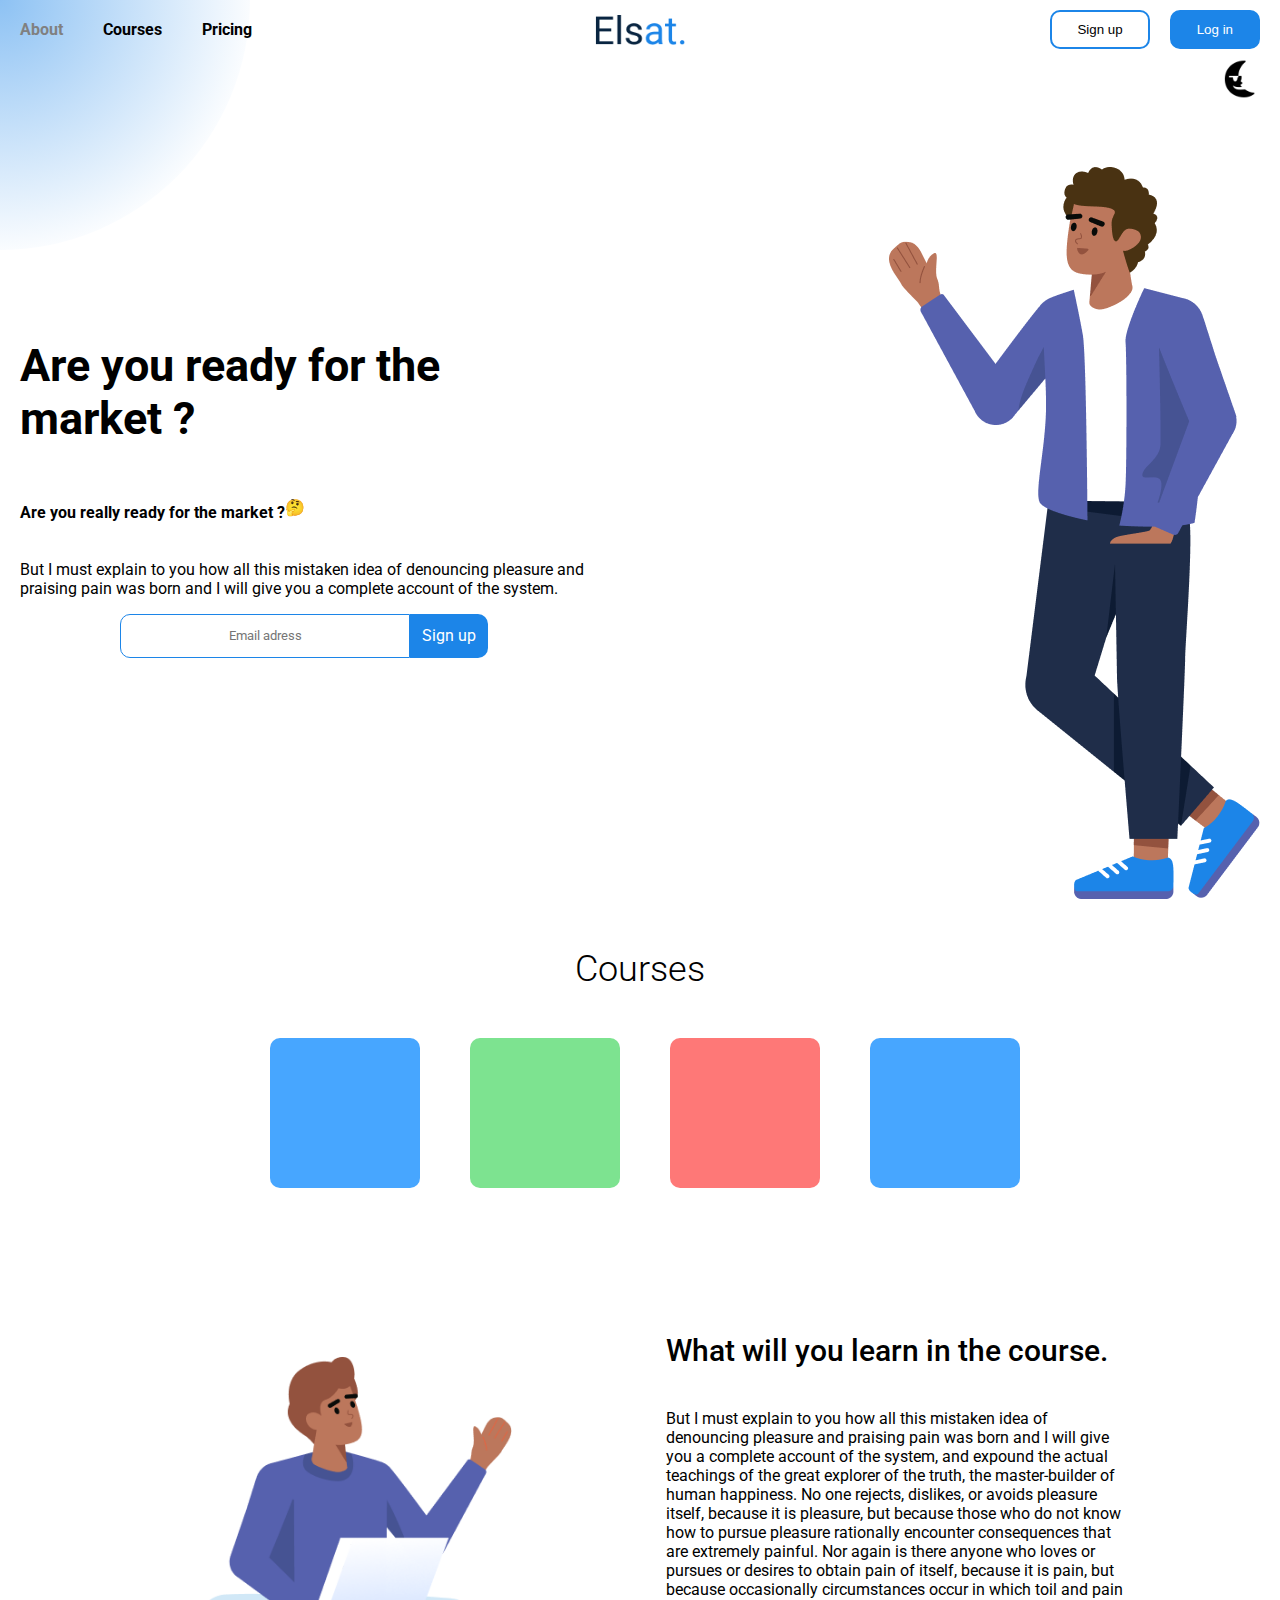
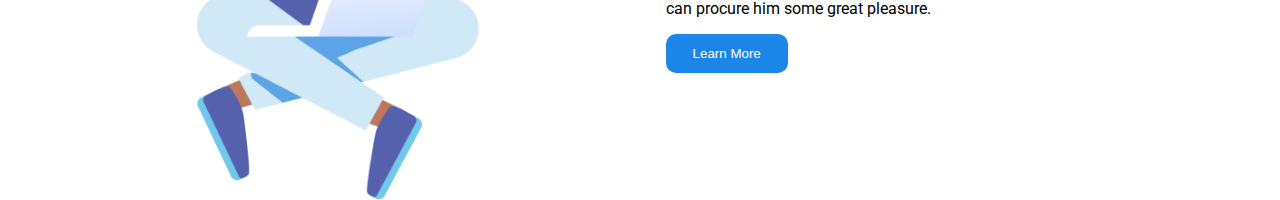
==== colourful-design/index.html @ 3cdd42b6 "colourful init" ====
<!DOCTYPE html>
<!--[if lt IE 7]>      <html class="no-js lt-ie9 lt-ie8 lt-ie7"> <![endif]-->
<!--[if IE 7]>         <html class="no-js lt-ie9 lt-ie8"> <![endif]-->
<!--[if IE 8]>         <html class="no-js lt-ie9"> <![endif]-->
<!--[if gt IE 8]>      <html class="no-js"> <![endif]-->
<html>
    <head>
        <meta charset="utf-8">
        <meta http-equiv="X-UA-Compatible" content="IE=edge">
        <title></title>
        <meta name="description" content="">
        <meta name="viewport" content="width=device-width, initial-scale=1">
        <link rel="stylesheet" href="styles\main.css">
        <link href="https://fonts.googleapis.com/icon?family=Material+Icons" rel="stylesheet">
    </head>
    <body>
       


<div class="container">
    <div class="section"> <!-- first screen-->
        <div class="nav">
            <div class="links">
                <ul>
                    <li><a href="#">About</a></li>
                    <li><a href="#">Courses</a></li>
                    <li><a href="#">Pricing</a></li>

                </ul>
            </div>
            <div class="logo">
               
                <img src="assets\Elsat.png" style="height: 30px; width: auto;">
            </div>
            <div class="right">
                <button class="btn-outline">Sign up</button>
                <button class="btn-blue" style="margin-right: 20px;">Log in</button>

            </div>
        </div>
        <div class="grad">     
        </div>
    
    <div class="sub-section-hor">
        <div class="text-group" >
            <div style="width:fit-content;">
            <div class="text-item"><h2>Are you ready for the market ?</h2>
            <div class="text-item" style="flex-direction: row;"><h4>Are you really ready for the market ? </h4><p>🤔</p></div>
            <div style="width: auto;"><p>But I must explain to you how all this mistaken idea of denouncing pleasure and praising pain was born and I will give you a complete account of the system.</p></div></div>
            <div class="email-group"><input class="email" type="text" placeholder="Email adress"><span class="email-submit">Sign up</span></div>
            </div>
        </div>
        <div class="graphic">
            <div class="dark-mode-toggle" >
                <img src="assets\moon-icon.png">
            </div>
            <div class="break"></div>
            <div class="pic-wrap">
                <img src="assets\standing.png">
            </div>
            
        </div>
    </div>    
    

    </div>
    <div class="section" style=" align-items: center;">
        <h4 style="font-size: 36px; font-weight: 300;">Courses</h4>
        <div class="course-slider">
            <div class="course-items blue">

            </div>
            <div class="course-items green">
                
            </div>
            <div class="course-items pink">
                
            </div>
            <div class="course-items blue">
                
            </div>
            
            
        </div>
        <div class="sub-section-ii-hor" >
            <div class="graphic" >
                <div class="pic-wrap">
                    <img src="assets\seated.png">
                </div>
            </div>

            <div class="text-group" style="justify-content: flex-start;">
                <div class="text-item" style="width: 60%;">
                <h2>What will you learn in the course.</h2>
                <p>But I must explain to you how all this mistaken idea of denouncing pleasure and praising pain was born and I will give you a complete account of the system, and expound the actual teachings of the great explorer of the truth, the master-builder of human happiness. No one rejects, dislikes, or avoids pleasure itself, because it is pleasure, but because those who do not know how to pursue pleasure rationally encounter consequences that are extremely painful. Nor again is there anyone who loves or pursues or desires to obtain pain of itself, because it is pain, but because occasionally circumstances occur in which toil and pain can procure him some great pleasure.</p>
                <button class="btn-blue">Learn More</button>
            </div>
            </div>
        </div>

    </div>
</div>

<script src="js\main.js" async defer></script>
</body>
</html>
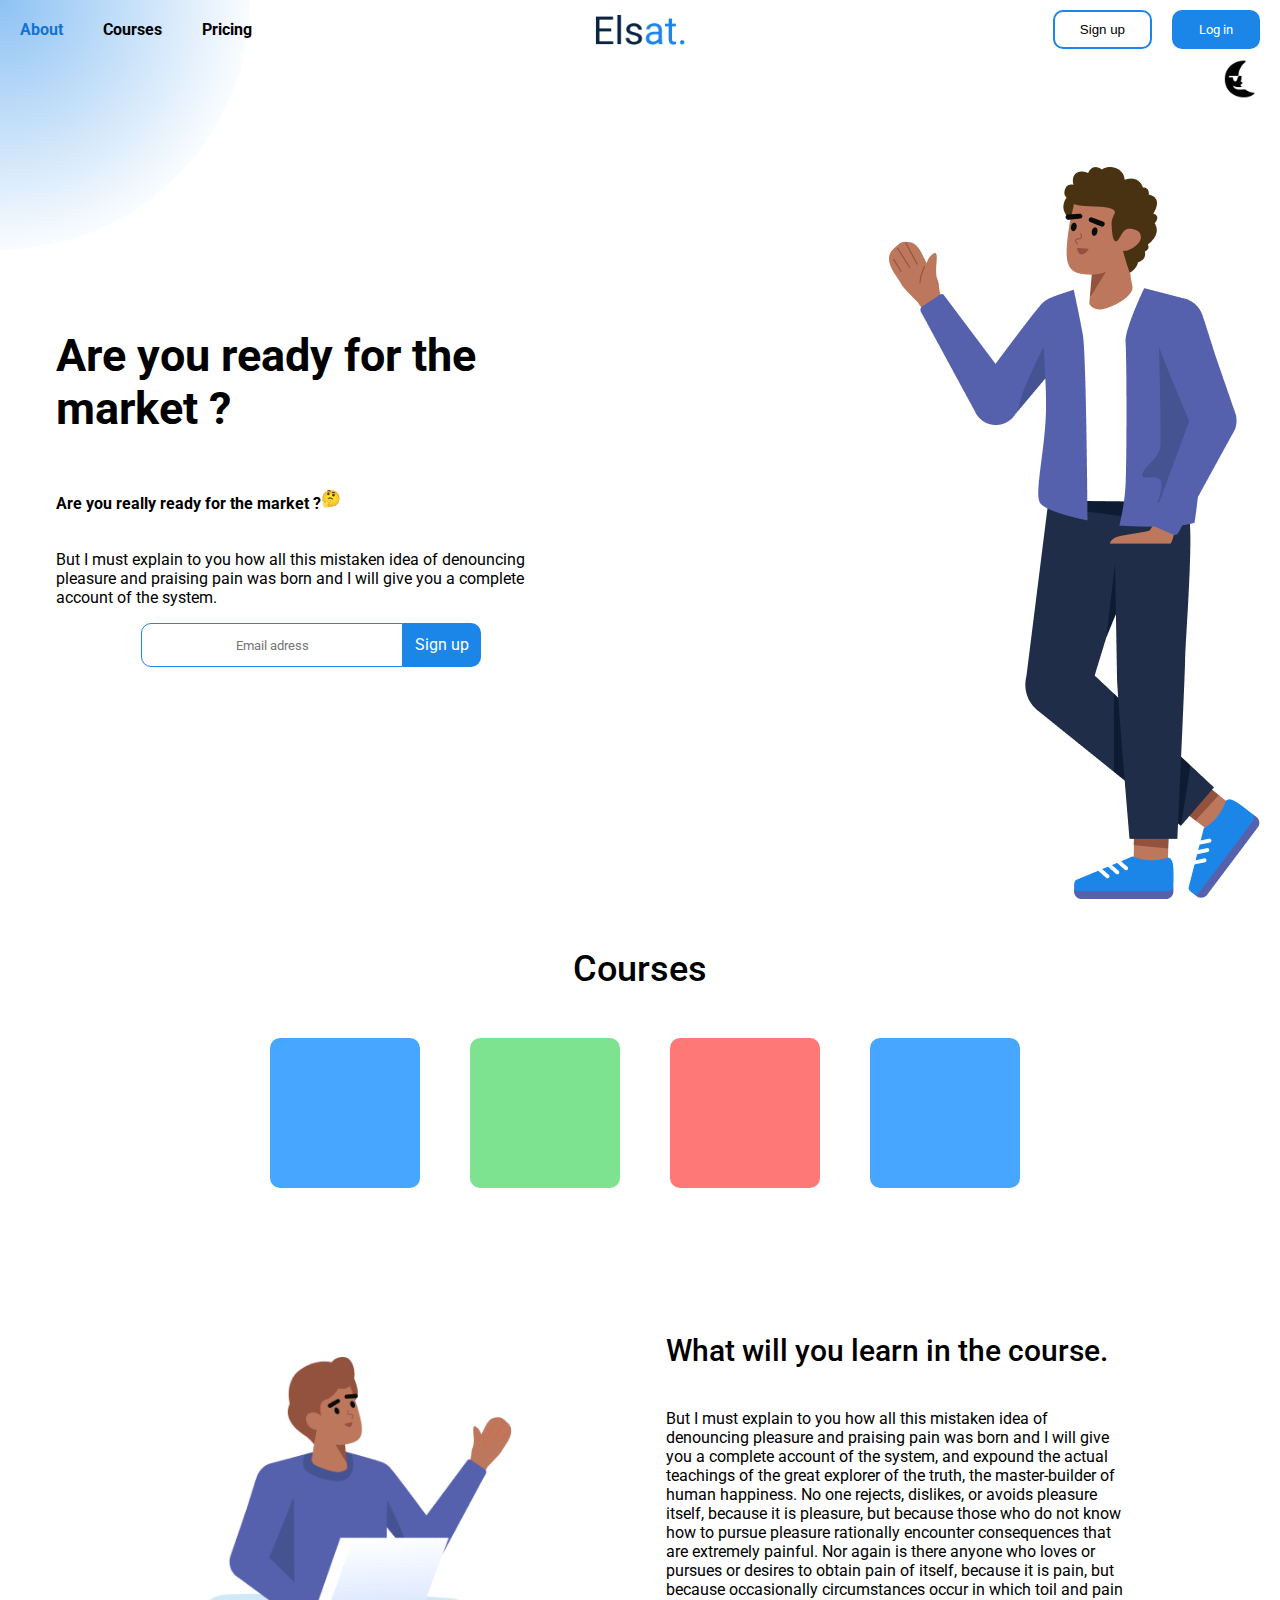
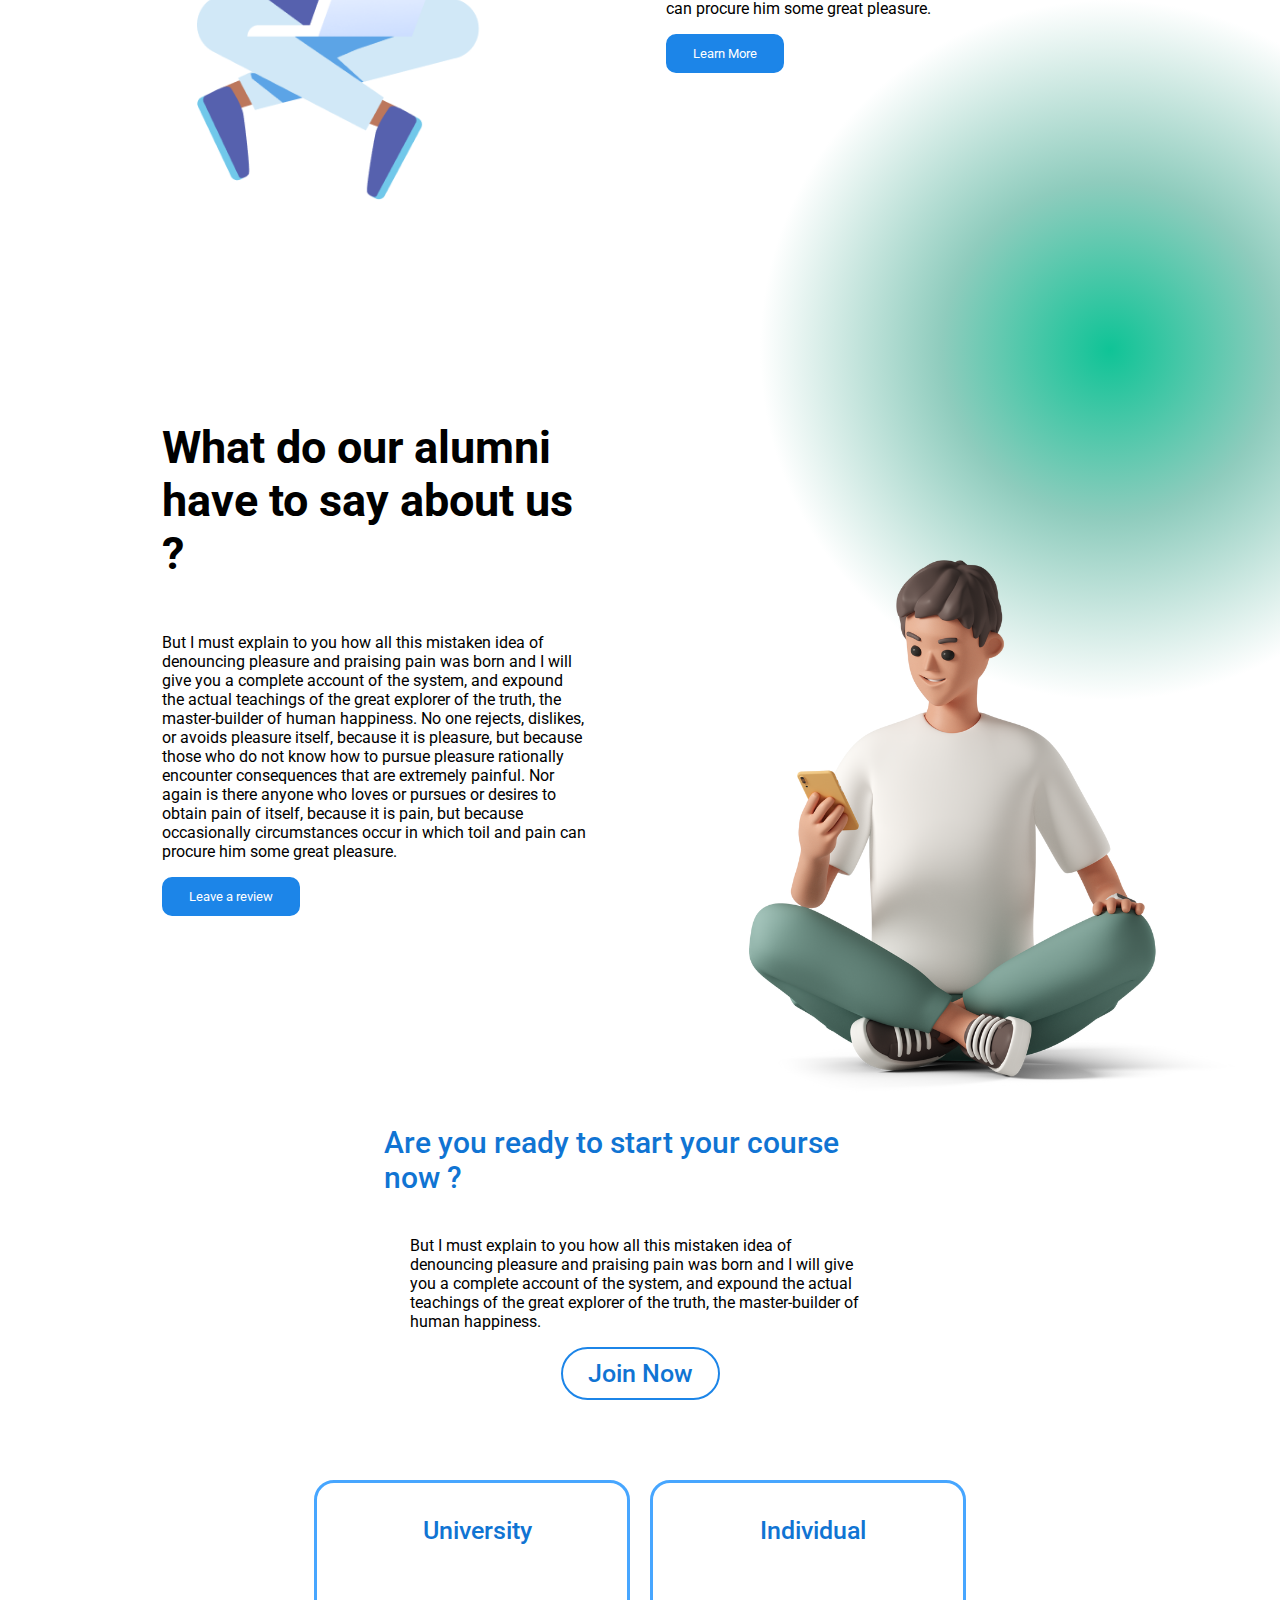
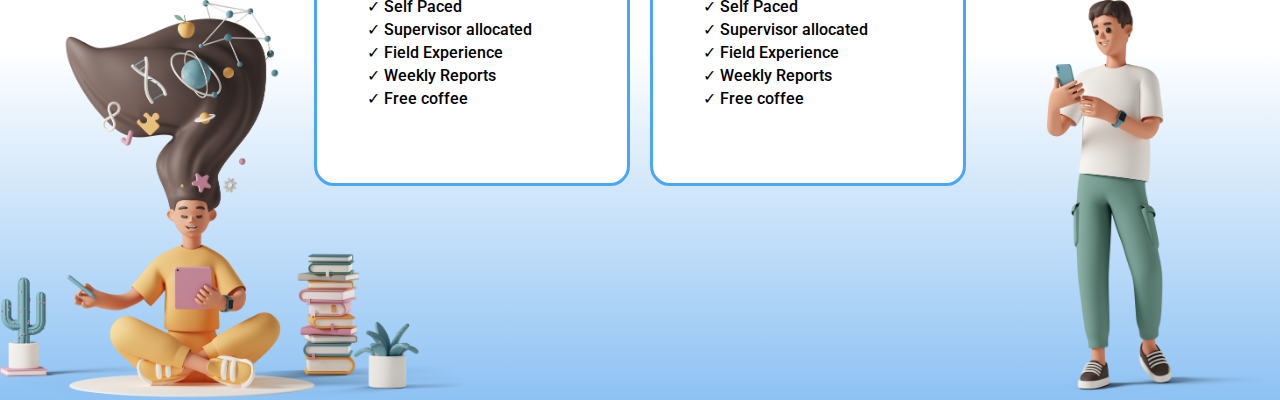
==== commit 8241cc9b: "ui done" ====
--- a/colourful-design/index.html
+++ b/colourful-design/index.html
@@ -4,103 +4,201 @@
 <!--[if IE 8]>         <html class="no-js lt-ie9"> <![endif]-->
 <!--[if gt IE 8]>      <html class="no-js"> <![endif]-->
 <html>
-    <head>
-        <meta charset="utf-8">
-        <meta http-equiv="X-UA-Compatible" content="IE=edge">
-        <title></title>
-        <meta name="description" content="">
-        <meta name="viewport" content="width=device-width, initial-scale=1">
-        <link rel="stylesheet" href="styles\main.css">
-        <link href="https://fonts.googleapis.com/icon?family=Material+Icons" rel="stylesheet">
-    </head>
-    <body>
-       
-
-
-<div class="container">
-    <div class="section"> <!-- first screen-->
-        <div class="nav">
-            <div class="links">
-                <ul>
-                    <li><a href="#">About</a></li>
-                    <li><a href="#">Courses</a></li>
-                    <li><a href="#">Pricing</a></li>
-
-                </ul>
-            </div>
-            <div class="logo">
-               
-                <img src="assets\Elsat.png" style="height: 30px; width: auto;">
-            </div>
-            <div class="right">
-                <button class="btn-outline">Sign up</button>
-                <button class="btn-blue" style="margin-right: 20px;">Log in</button>
-
-            </div>
-        </div>
-        <div class="grad">     
-        </div>
-    
-    <div class="sub-section-hor">
-        <div class="text-group" >
-            <div style="width:fit-content;">
-            <div class="text-item"><h2>Are you ready for the market ?</h2>
-            <div class="text-item" style="flex-direction: row;"><h4>Are you really ready for the market ? </h4><p>🤔</p></div>
-            <div style="width: auto;"><p>But I must explain to you how all this mistaken idea of denouncing pleasure and praising pain was born and I will give you a complete account of the system.</p></div></div>
-            <div class="email-group"><input class="email" type="text" placeholder="Email adress"><span class="email-submit">Sign up</span></div>
-            </div>
-        </div>
-        <div class="graphic">
-            <div class="dark-mode-toggle" >
-                <img src="assets\moon-icon.png">
-            </div>
-            <div class="break"></div>
-            <div class="pic-wrap">
-                <img src="assets\standing.png">
-            </div>
-            
-        </div>
-    </div>    
-    
-
+
+<head>
+    <meta charset="utf-8">
+    <meta http-equiv="X-UA-Compatible" content="IE=edge">
+    <title></title>
+    <meta name="description" content="">
+    <meta name="viewport" content="width=device-width, initial-scale=1">
+    <link rel="stylesheet" href="styles\main.css">
+    <script src="js\main.js" async defer></script>
+    <link href="https://fonts.googleapis.com/icon?family=Material+Icons" rel="stylesheet">
+</head>
+
+<body>
+
+
+
+    <div class="container">
+        <div class="section" id="first">
+            <!-- first screen-->
+            <div class="nav">
+                <div class="links">
+                    <ul>
+                        <li><a href="#third">About</a></li>
+                        <li><a href="#second">Courses</a></li>
+                        <li><a href="#fourth">Pricing</a></li>
+
+                    </ul>
+                </div>
+                <div class="logo">
+
+                    <img src="assets\Elsat.png" style="height: 30px; width: auto;">
+                </div>
+                <div class="right">
+                    <button class="btn-outline">Sign up</button>
+                    <button class="btn-blue" style="margin-right: 20px;">Log in</button>
+
+                </div>
+            </div>
+            <div class="grad">
+            </div>
+
+            <div class="sub-section-hor">
+                <div class="text-group">
+                    <div style="width:90%; ">
+                        <div class="text-item">
+                            <h2>Are you ready for the market ?</h2>
+                            <div class="text-item" style="flex-direction: row;">
+                                <h4>Are you really ready for the market ? </h4>
+                                <p>🤔</p>
+                            </div>
+                            <div>
+                                <p>But I must explain to you how all this mistaken idea of denouncing pleasure and
+                                    praising pain was born and I will give you a complete account of the system.</p>
+                            </div>
+                        </div>
+                        <div class="email-group"><input class="email" type="text" placeholder="Email adress"><span
+                                class="email-submit">Sign up</span></div>
+                    </div>
+                </div>
+                <div class="graphic">
+                    <div class="dark-mode-toggle">
+                        <img src="assets\moon-icon.png" id="dark-mode-toggle" onclick="dark_mode()">
+                    </div>
+                    <div class="break"></div>
+                    <div class="pic-wrap">
+                        <img src="assets\standing.png">
+                    </div>
+
+                </div>
+            </div>
+
+
+        </div>
+        <div class="section" style=" align-items: center;" id="second">
+            <!-- second -->
+            <h4 style="font-size: 36px; font-weight: 500;">Courses</h4>
+            <div class="course-slider">
+                <div class="course-items blue">
+
+                </div>
+                <div class="course-items green">
+
+                </div>
+                <div class="course-items pink">
+
+                </div>
+                <div class="course-items blue">
+
+                </div>
+
+
+            </div>
+            <div class="sub-section-ii-hor">
+                <div class="graphic">
+                    <div class="pic-wrap">
+                        <img src="assets\seated.png">
+                    </div>
+                </div>
+
+                <div class="text-group" style="justify-content: flex-start;">
+                    <div class="text-item" style="width: 60%;">
+                        <h2>What will you learn in the course.</h2>
+                        <p>But I must explain to you how all this mistaken idea of denouncing pleasure and praising pain
+                            was born and I will give you a complete account of the system, and expound the actual
+                            teachings of the great explorer of the truth, the master-builder of human happiness. No one
+                            rejects, dislikes, or avoids pleasure itself, because it is pleasure, but because those who
+                            do not know how to pursue pleasure rationally encounter consequences that are extremely
+                            painful. Nor again is there anyone who loves or pursues or desires to obtain pain of itself,
+                            because it is pain, but because occasionally circumstances occur in which toil and pain can
+                            procure him some great pleasure.</p>
+                        <button class="btn-blue" onclick="to_more_details()">Learn More</button>
+                    </div>
+                </div>
+            </div>
+
+        </div>
+        <div class="section" id="third">
+            <!--third-->
+            <div class="sub-section-hor">
+                <div class="text-group">
+                    <div class="text-item" style="width: 60%;">
+                        <h2>What do our alumni have to say about us ?</h2>
+                        <p>But I must explain to you how all this mistaken idea of denouncing pleasure and praising pain
+                            was born and I will give you a complete account of the system, and expound the actual
+                            teachings of the great explorer of the truth, the master-builder of human happiness. No one
+                            rejects, dislikes, or avoids pleasure itself, because it is pleasure, but because those who
+                            do not know how to pursue pleasure rationally encounter consequences that are extremely
+                            painful. Nor again is there anyone who loves or pursues or desires to obtain pain of itself,
+                            because it is pain, but because occasionally circumstances occur in which toil and pain can
+                            procure him some great pleasure.</p>
+                        <button class="btn-blue" onclick="to_leave_review()">Leave a review </button>
+                    </div>
+                </div>
+                <div class="graphic">
+                    <div class="grad-ii">
+
+                    </div>
+                    <div class="pic-wrap">
+                        <img src="assets\casual-life-3d-14.png">
+
+                    </div>
+                </div>
+            </div>
+        </div>
+        <div class="section" id="fourth"> <!--fourth screen-->
+            <div class="call-to-action">
+                <div class="text-item">
+                    <h2>Are you ready to start your course now ?</h2>
+                    <div class="details">
+                        <p>But I must explain to you how all this mistaken idea of denouncing pleasure and praising pain
+                            was born and I will give you a complete account of the system, and expound the actual
+                            teachings of the great explorer of the truth, the master-builder of human happiness.</p>
+                    </div>
+                    <button class="btn-outline">Join Now</button>
+                </div>
+            </div>
+            <div class="sub-section-iii-hor">
+                <div class="graphic left">
+                    <img src="assets\casual-life-3d-reading.png">
+                </div>
+                <div class="grad-iii">
+                
+                </div>
+                <div class="pop-up">
+                <div class="card">
+                    <h4>University</h4>
+                    <ul>
+                        <li>Self Paced</li>
+                        <li>Supervisor allocated </li>
+                        <li>Field Experience</li>
+                        <li>Weekly Reports</li>
+                        <li>Free coffee</li>
+
+                    </ul>
+                </div>
+                <div class="card">
+                    <h4>Individual</h4>
+                    <ul>
+                        <li>Self Paced</li>
+                        <li>Supervisor allocated </li>
+                        <li>Field Experience</li>
+                        <li>Weekly Reports</li>
+                        <li>Free coffee</li>
+
+                    </ul>
+                </div>
+                </div>
+                <div class="graphic right">
+                    <img src="assets\casual-life-3d-boy-white-t-shirt.png">
+                </div>
+            </div>
+        </div>
     </div>
-    <div class="section" style=" align-items: center;">
-        <h4 style="font-size: 36px; font-weight: 300;">Courses</h4>
-        <div class="course-slider">
-            <div class="course-items blue">
-
-            </div>
-            <div class="course-items green">
-                
-            </div>
-            <div class="course-items pink">
-                
-            </div>
-            <div class="course-items blue">
-                
-            </div>
-            
-            
-        </div>
-        <div class="sub-section-ii-hor" >
-            <div class="graphic" >
-                <div class="pic-wrap">
-                    <img src="assets\seated.png">
-                </div>
-            </div>
-
-            <div class="text-group" style="justify-content: flex-start;">
-                <div class="text-item" style="width: 60%;">
-                <h2>What will you learn in the course.</h2>
-                <p>But I must explain to you how all this mistaken idea of denouncing pleasure and praising pain was born and I will give you a complete account of the system, and expound the actual teachings of the great explorer of the truth, the master-builder of human happiness. No one rejects, dislikes, or avoids pleasure itself, because it is pleasure, but because those who do not know how to pursue pleasure rationally encounter consequences that are extremely painful. Nor again is there anyone who loves or pursues or desires to obtain pain of itself, because it is pain, but because occasionally circumstances occur in which toil and pain can procure him some great pleasure.</p>
-                <button class="btn-blue">Learn More</button>
-            </div>
-            </div>
-        </div>
-
-    </div>
-</div>
-
-<script src="js\main.js" async defer></script>
+
+
 </body>
+
 </html>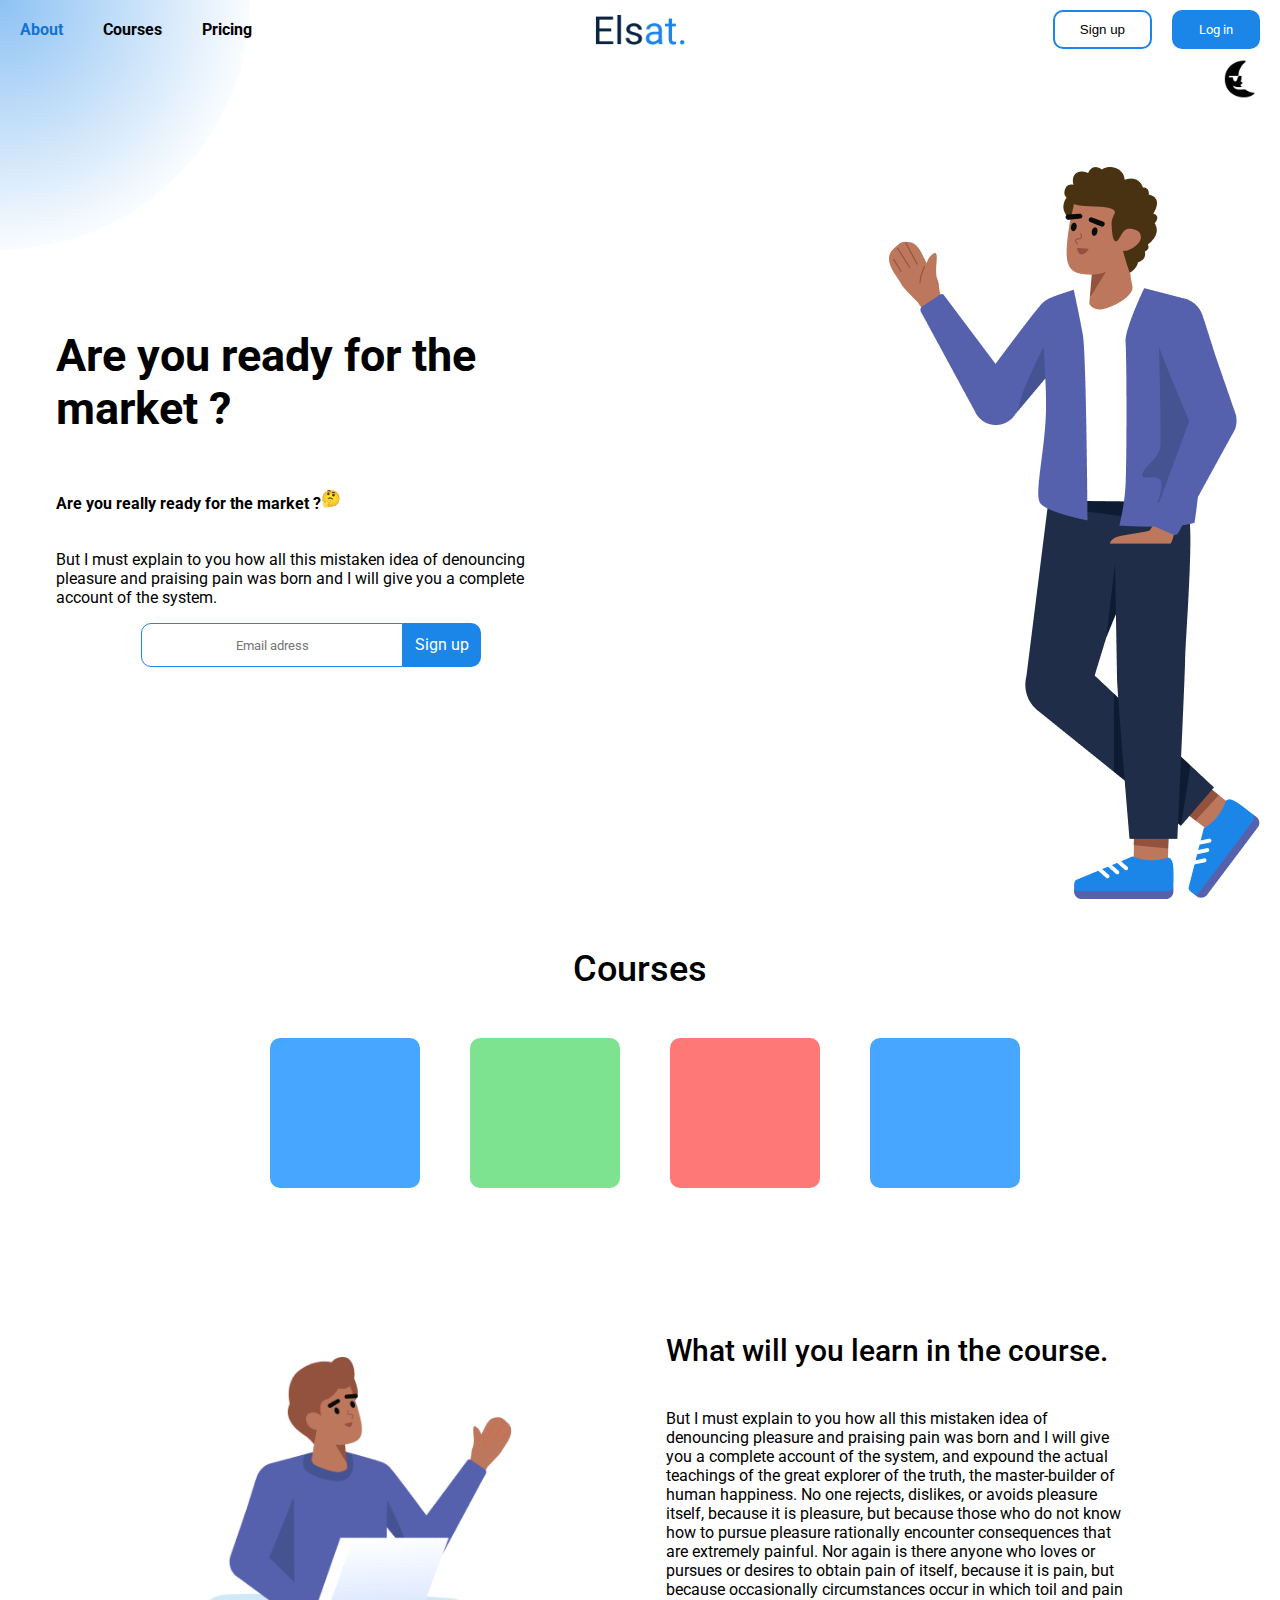
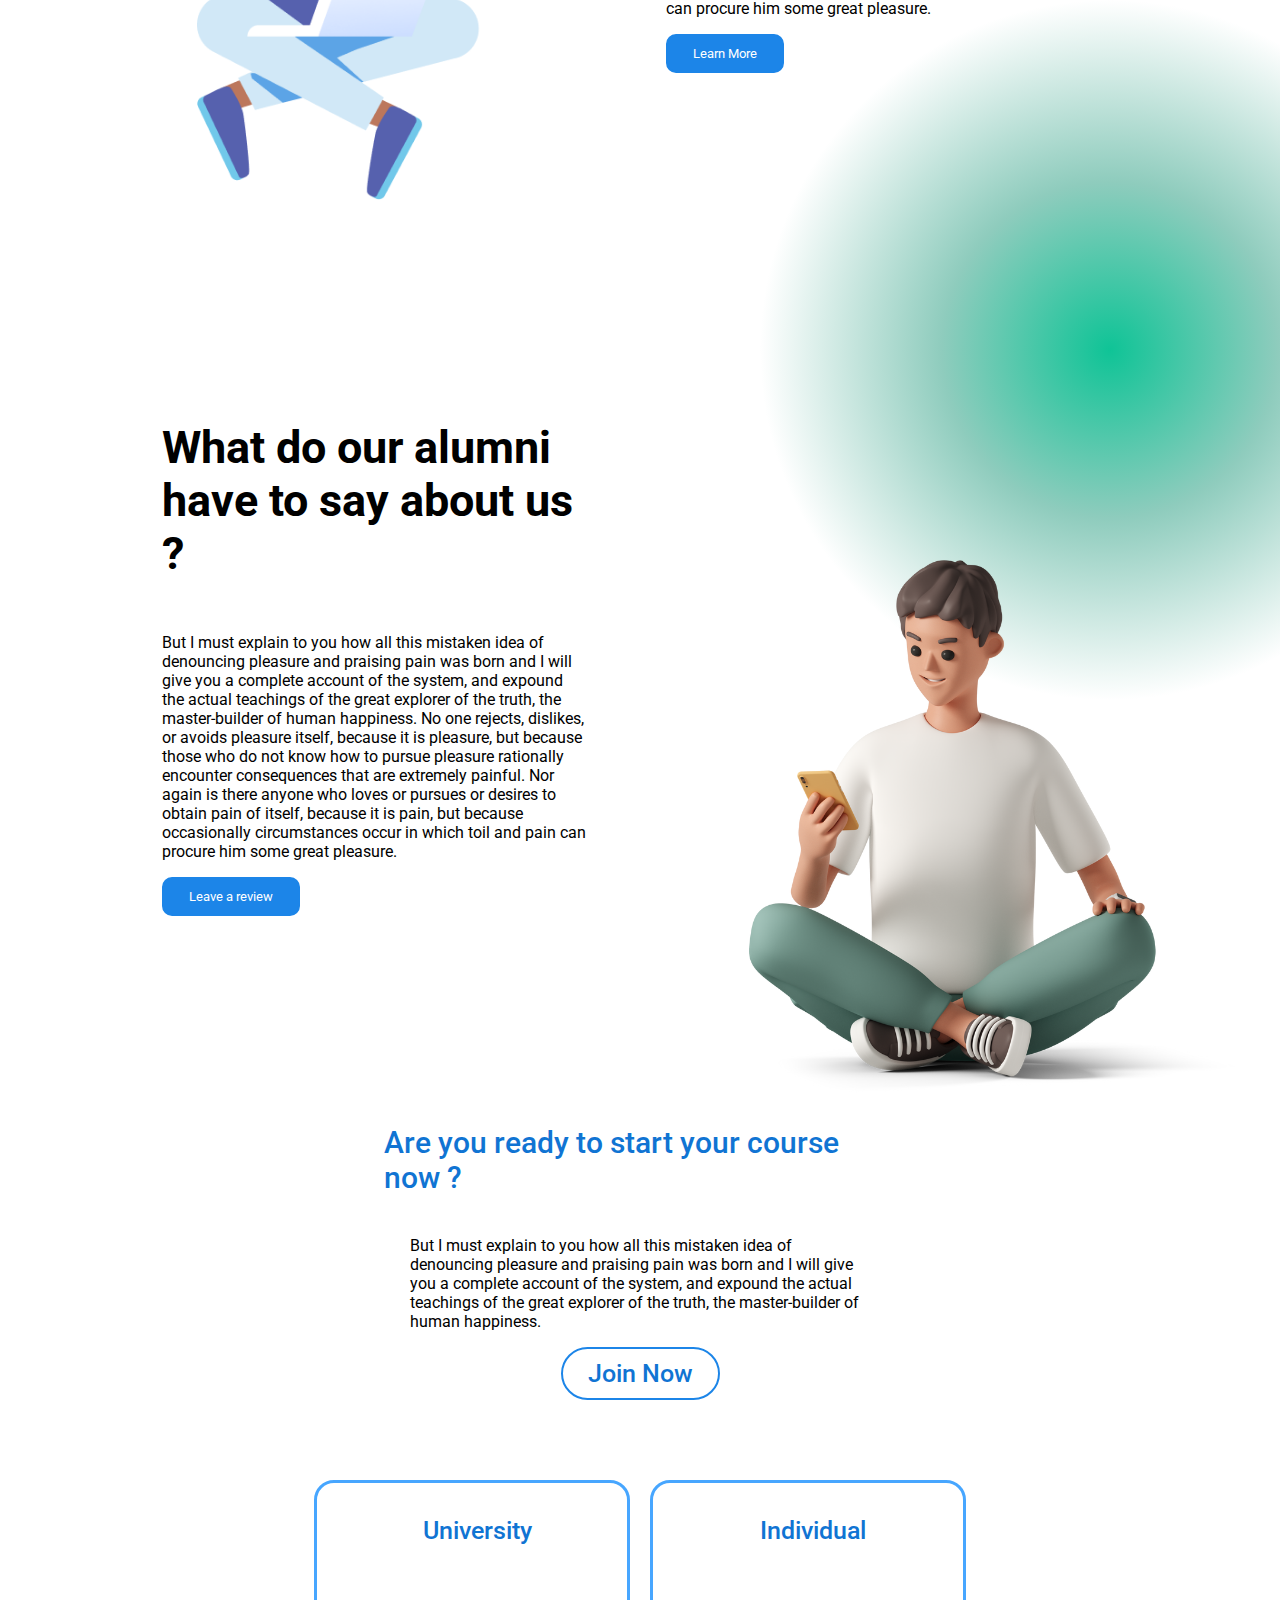
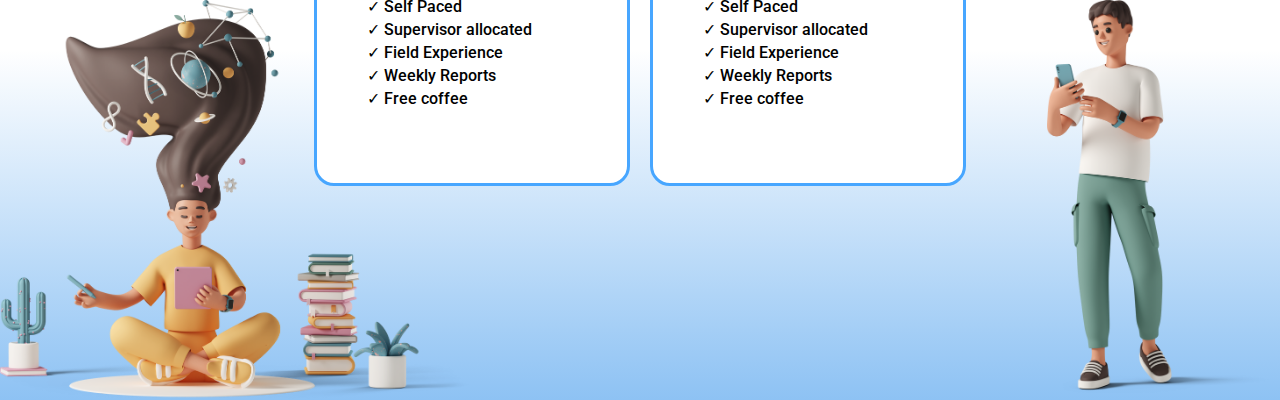
==== commit 9a7074e5: "dark mode achieved 😎" ====
--- a/colourful-design/index.html
+++ b/colourful-design/index.html
@@ -20,7 +20,7 @@
 
 
 
-    <div class="container">
+    <div class="container day" id="container">
         <div class="section" id="first">
             <!-- first screen-->
             <div class="nav">
@@ -65,7 +65,7 @@
                 </div>
                 <div class="graphic">
                     <div class="dark-mode-toggle">
-                        <img src="assets\moon-icon.png" id="dark-mode-toggle" onclick="dark_mode()">
+                        <img src="assets\moon-icon.png" id="dark-mode-toggle" class="dark-mode-toggle" onclick="dark_mode()">
                     </div>
                     <div class="break"></div>
                     <div class="pic-wrap">
